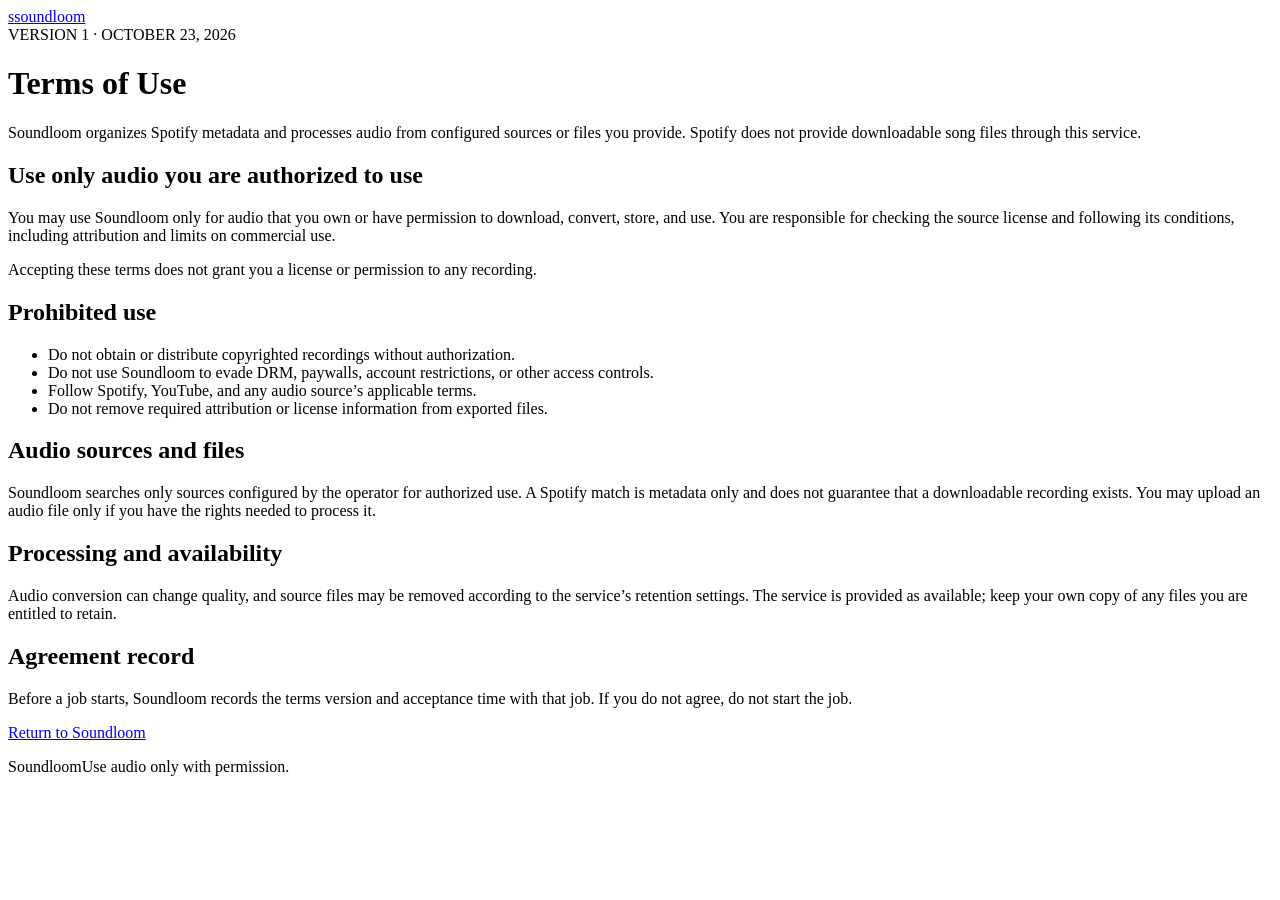
==== frontend/terms.html @ 57f424e3 "Add Soundloom terms of use" ====
<!doctype html>
<html lang="en">
<head>
  <meta charset="utf-8">
  <meta name="viewport" content="width=device-width, initial-scale=1, viewport-fit=cover">
  <meta name="theme-color" content="#0c0c10">
  <meta name="description" content="Soundloom terms of use and audio rights notice.">
  <link rel="manifest" href="/manifest.webmanifest">
  <link rel="icon" href="/icon.svg" type="image/svg+xml">
  <link rel="stylesheet" href="/style.css">
  <title>Terms of Use — Soundloom</title>
</head>
<body>
  <header class="topbar">
    <a class="brand" href="/" aria-label="Soundloom home"><span class="brand-mark" aria-hidden="true">s</span><span>soundloom</span></a>
  </header>
  <main class="terms-page panel">
    <div class="eyebrow">VERSION 1 · OCTOBER 23, 2026</div>
    <h1>Terms of Use</h1>
    <p>Soundloom organizes Spotify metadata and processes audio from configured sources or files you provide. Spotify does not provide downloadable song files through this service.</p>

    <h2>Use only audio you are authorized to use</h2>
    <p>You may use Soundloom only for audio that you own or have permission to download, convert, store, and use. You are responsible for checking the source license and following its conditions, including attribution and limits on commercial use.</p>
    <p>Accepting these terms does not grant you a license or permission to any recording.</p>

    <h2>Prohibited use</h2>
    <ul>
      <li>Do not obtain or distribute copyrighted recordings without authorization.</li>
      <li>Do not use Soundloom to evade DRM, paywalls, account restrictions, or other access controls.</li>
      <li>Follow Spotify, YouTube, and any audio source’s applicable terms.</li>
      <li>Do not remove required attribution or license information from exported files.</li>
    </ul>

    <h2>Audio sources and files</h2>
    <p>Soundloom searches only sources configured by the operator for authorized use. A Spotify match is metadata only and does not guarantee that a downloadable recording exists. You may upload an audio file only if you have the rights needed to process it.</p>

    <h2>Processing and availability</h2>
    <p>Audio conversion can change quality, and source files may be removed according to the service’s retention settings. The service is provided as available; keep your own copy of any files you are entitled to retain.</p>

    <h2>Agreement record</h2>
    <p>Before a job starts, Soundloom records the terms version and acceptance time with that job. If you do not agree, do not start the job.</p>

    <p><a class="button button-quiet" href="/">Return to Soundloom</a></p>
  </main>
  <footer><span>Soundloom</span><span>Use audio only with permission.</span></footer>
</body>
</html>
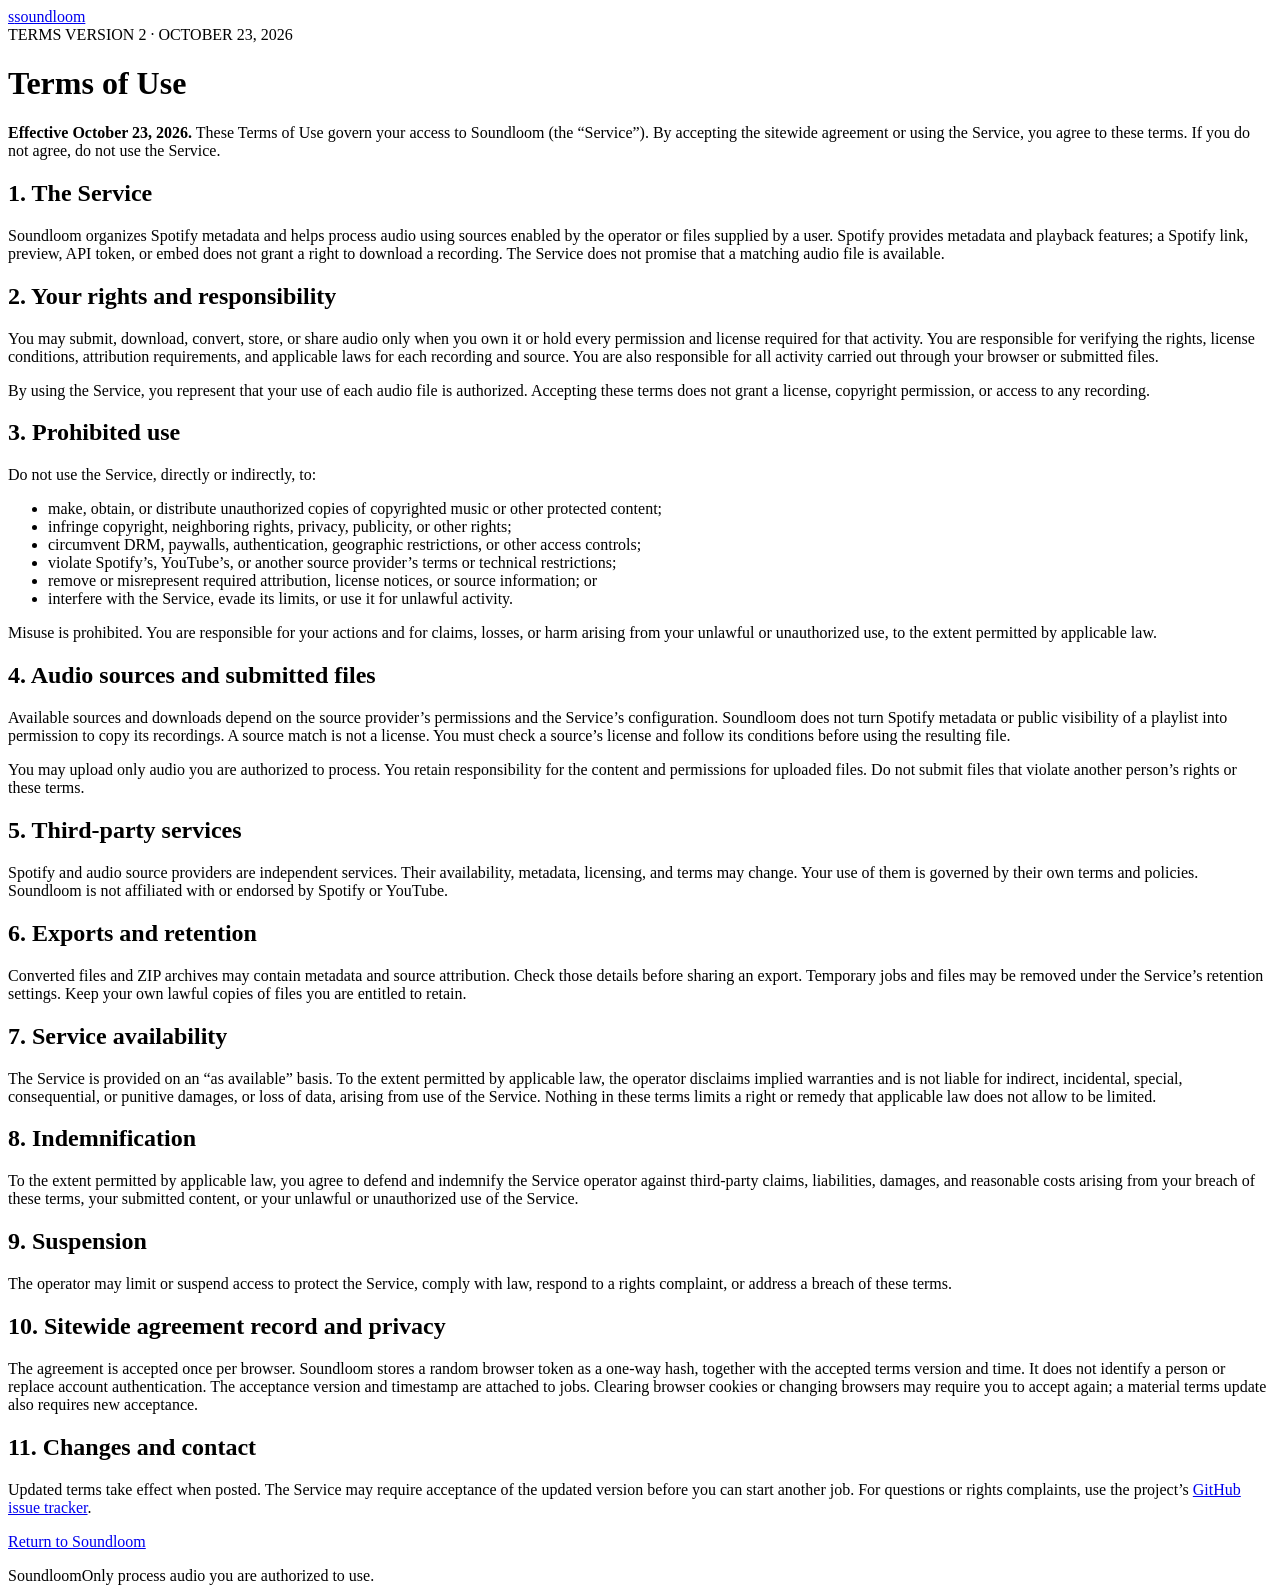
==== commit 36cec685: "Expand terms and document browser acceptance" ====
--- a/frontend/terms.html
+++ b/frontend/terms.html
@@ -4,7 +4,7 @@
   <meta charset="utf-8">
   <meta name="viewport" content="width=device-width, initial-scale=1, viewport-fit=cover">
   <meta name="theme-color" content="#0c0c10">
-  <meta name="description" content="Soundloom terms of use and audio rights notice.">
+  <meta name="description" content="Soundloom Terms of Use and audio rights agreement.">
   <link rel="manifest" href="/manifest.webmanifest">
   <link rel="icon" href="/icon.svg" type="image/svg+xml">
   <link rel="stylesheet" href="/style.css">
@@ -15,33 +15,56 @@
     <a class="brand" href="/" aria-label="Soundloom home"><span class="brand-mark" aria-hidden="true">s</span><span>soundloom</span></a>
   </header>
   <main class="terms-page panel">
-    <div class="eyebrow">VERSION 1 · OCTOBER 23, 2026</div>
+    <div class="eyebrow">TERMS VERSION 2 · OCTOBER 23, 2026</div>
     <h1>Terms of Use</h1>
-    <p>Soundloom organizes Spotify metadata and processes audio from configured sources or files you provide. Spotify does not provide downloadable song files through this service.</p>
+    <p><strong>Effective October 23, 2026.</strong> These Terms of Use govern your access to Soundloom (the “Service”). By accepting the sitewide agreement or using the Service, you agree to these terms. If you do not agree, do not use the Service.</p>
 
-    <h2>Use only audio you are authorized to use</h2>
-    <p>You may use Soundloom only for audio that you own or have permission to download, convert, store, and use. You are responsible for checking the source license and following its conditions, including attribution and limits on commercial use.</p>
-    <p>Accepting these terms does not grant you a license or permission to any recording.</p>
+    <h2>1. The Service</h2>
+    <p>Soundloom organizes Spotify metadata and helps process audio using sources enabled by the operator or files supplied by a user. Spotify provides metadata and playback features; a Spotify link, preview, API token, or embed does not grant a right to download a recording. The Service does not promise that a matching audio file is available.</p>
 
-    <h2>Prohibited use</h2>
+    <h2>2. Your rights and responsibility</h2>
+    <p>You may submit, download, convert, store, or share audio only when you own it or hold every permission and license required for that activity. You are responsible for verifying the rights, license conditions, attribution requirements, and applicable laws for each recording and source. You are also responsible for all activity carried out through your browser or submitted files.</p>
+    <p>By using the Service, you represent that your use of each audio file is authorized. Accepting these terms does not grant a license, copyright permission, or access to any recording.</p>
+
+    <h2>3. Prohibited use</h2>
+    <p>Do not use the Service, directly or indirectly, to:</p>
     <ul>
-      <li>Do not obtain or distribute copyrighted recordings without authorization.</li>
-      <li>Do not use Soundloom to evade DRM, paywalls, account restrictions, or other access controls.</li>
-      <li>Follow Spotify, YouTube, and any audio source’s applicable terms.</li>
-      <li>Do not remove required attribution or license information from exported files.</li>
+      <li>make, obtain, or distribute unauthorized copies of copyrighted music or other protected content;</li>
+      <li>infringe copyright, neighboring rights, privacy, publicity, or other rights;</li>
+      <li>circumvent DRM, paywalls, authentication, geographic restrictions, or other access controls;</li>
+      <li>violate Spotify’s, YouTube’s, or another source provider’s terms or technical restrictions;</li>
+      <li>remove or misrepresent required attribution, license notices, or source information; or</li>
+      <li>interfere with the Service, evade its limits, or use it for unlawful activity.</li>
     </ul>
+    <p>Misuse is prohibited. You are responsible for your actions and for claims, losses, or harm arising from your unlawful or unauthorized use, to the extent permitted by applicable law.</p>
 
-    <h2>Audio sources and files</h2>
-    <p>Soundloom searches only sources configured by the operator for authorized use. A Spotify match is metadata only and does not guarantee that a downloadable recording exists. You may upload an audio file only if you have the rights needed to process it.</p>
+    <h2>4. Audio sources and submitted files</h2>
+    <p>Available sources and downloads depend on the source provider’s permissions and the Service’s configuration. Soundloom does not turn Spotify metadata or public visibility of a playlist into permission to copy its recordings. A source match is not a license. You must check a source’s license and follow its conditions before using the resulting file.</p>
+    <p>You may upload only audio you are authorized to process. You retain responsibility for the content and permissions for uploaded files. Do not submit files that violate another person’s rights or these terms.</p>
 
-    <h2>Processing and availability</h2>
-    <p>Audio conversion can change quality, and source files may be removed according to the service’s retention settings. The service is provided as available; keep your own copy of any files you are entitled to retain.</p>
+    <h2>5. Third-party services</h2>
+    <p>Spotify and audio source providers are independent services. Their availability, metadata, licensing, and terms may change. Your use of them is governed by their own terms and policies. Soundloom is not affiliated with or endorsed by Spotify or YouTube.</p>
 
-    <h2>Agreement record</h2>
-    <p>Before a job starts, Soundloom records the terms version and acceptance time with that job. If you do not agree, do not start the job.</p>
+    <h2>6. Exports and retention</h2>
+    <p>Converted files and ZIP archives may contain metadata and source attribution. Check those details before sharing an export. Temporary jobs and files may be removed under the Service’s retention settings. Keep your own lawful copies of files you are entitled to retain.</p>
+
+    <h2>7. Service availability</h2>
+    <p>The Service is provided on an “as available” basis. To the extent permitted by applicable law, the operator disclaims implied warranties and is not liable for indirect, incidental, special, consequential, or punitive damages, or loss of data, arising from use of the Service. Nothing in these terms limits a right or remedy that applicable law does not allow to be limited.</p>
+
+    <h2>8. Indemnification</h2>
+    <p>To the extent permitted by applicable law, you agree to defend and indemnify the Service operator against third-party claims, liabilities, damages, and reasonable costs arising from your breach of these terms, your submitted content, or your unlawful or unauthorized use of the Service.</p>
+
+    <h2>9. Suspension</h2>
+    <p>The operator may limit or suspend access to protect the Service, comply with law, respond to a rights complaint, or address a breach of these terms.</p>
+
+    <h2>10. Sitewide agreement record and privacy</h2>
+    <p>The agreement is accepted once per browser. Soundloom stores a random browser token as a one-way hash, together with the accepted terms version and time. It does not identify a person or replace account authentication. The acceptance version and timestamp are attached to jobs. Clearing browser cookies or changing browsers may require you to accept again; a material terms update also requires new acceptance.</p>
+
+    <h2>11. Changes and contact</h2>
+    <p>Updated terms take effect when posted. The Service may require acceptance of the updated version before you can start another job. For questions or rights complaints, use the project’s <a href="https://github.com/loverhaterlmao/spotify/issues" target="_blank" rel="noopener noreferrer">GitHub issue tracker</a>.</p>
 
     <p><a class="button button-quiet" href="/">Return to Soundloom</a></p>
   </main>
-  <footer><span>Soundloom</span><span>Use audio only with permission.</span></footer>
+  <footer><span>Soundloom</span><span>Only process audio you are authorized to use.</span></footer>
 </body>
 </html>
